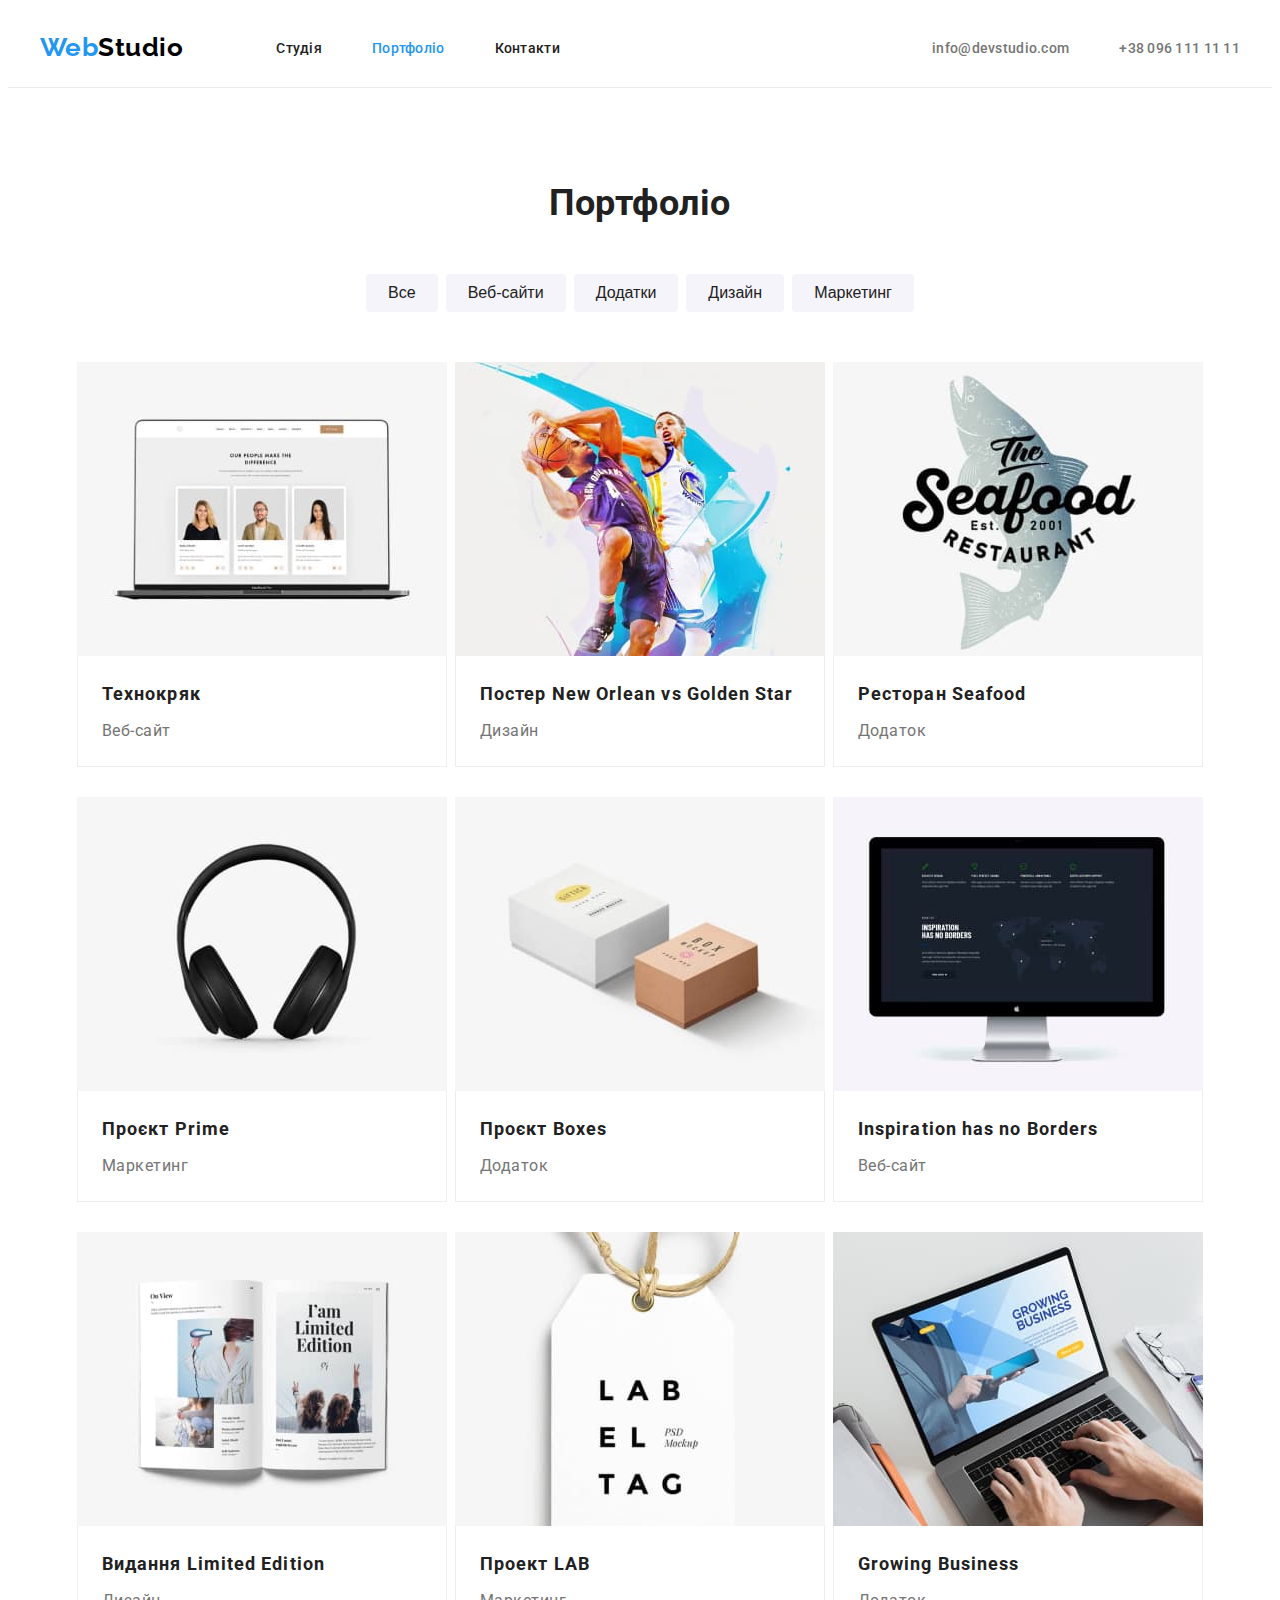
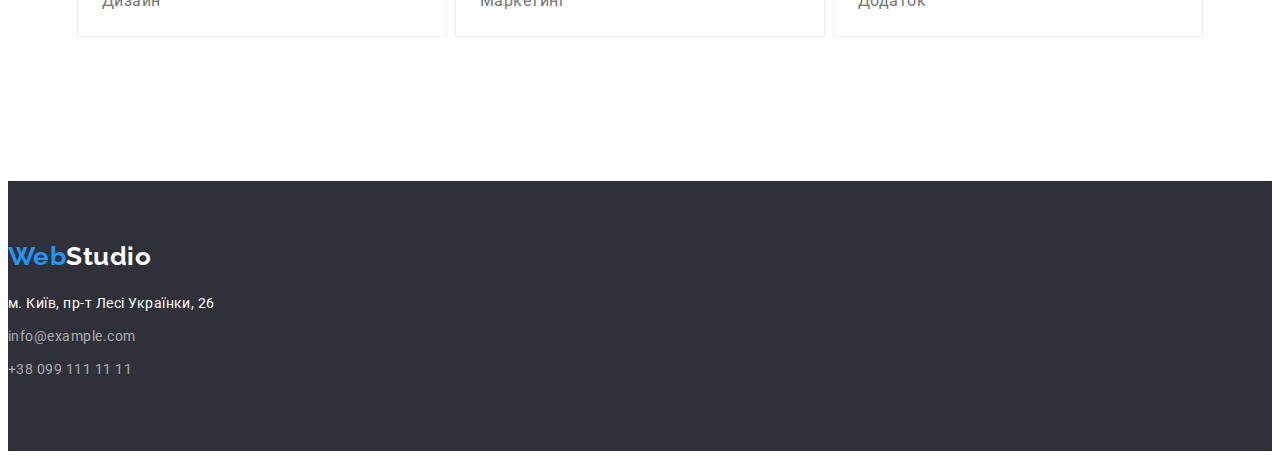
==== portfolio.html @ 1cefd84a "home work" ====
<!DOCTYPE html>
<html lang="uk">

<head>
    <meta charset="UTF-8">
    <meta http-equiv="X-UA-Compatible" content="IE=edge">
    <meta name="viewport" content="width=device-width, initial-scale=1.0">
    <title>WebStudio</title>
    <link rel="preconnect" href="https://fonts.googleapis.com">
    <link rel="preconnect" href="https://fonts.gstatic.com" crossorigin>
    <link
        href="https://fonts.googleapis.com/css2?family=Raleway:wght@700&family=Roboto:wght@400;500;700;900&display=swap"
        rel="stylesheet">
        <link rel="stylesheet" href="https://cdnjs.cloudflare.com/ajax/libs/modern-normalize/1.1.0/modern-normalize.min.css"
            integrity="sha512-wpPYUAdjBVSE4KJnH1VR1HeZfpl1ub8YT/NKx4PuQ5NmX2tKuGu6U/JRp5y+Y8XG2tV+wKQpNHVUX03MfMFn9Q=="
            crossorigin="anonymous" referrerpolicy="no-referrer" />
    <link rel="stylesheet" href="./css/styles.css">
</head>

<body>
    <header class="bonner">
        <div class="container">
            <nav class="bonner-nav">
                <a lang="en" href="./index.html" class="logo-link list"><span class="logo">Web</span>Studio</a>

                <ul class="list gap">
                    <li class="item">
                        <a href="./index.html" class="link">Студія</a>
                    </li>
                    <li class="item">
                        <a href="" class="link current">Портфоліо</a>
                    </li>
                    <li class="item">
                        <a href="" class="link">Контакти</a>
                    </li>
                </ul>
            </nav>

            <ul class="bonner-list list">
                <li class="item">
                    <a class="link" href="mailto:info@devstudio.com">info@devstudio.com</a>
                </li>
                <li class="item">
                    <a class="link" href="tel:+380961111111">+38 096 111 11 11</a>
                </li>
            </ul>
        </div>
    </header>
        <main>
        <section class="blosc">
            <div class="container">
                <h1 class="title">Портфоліо</h1>
                <ul class="list">
                    <li class="item">
                        <button type="button" class="btn">Все</button>
                    </li>
                    <li class="item">
                        <button type="button" class="btn">Веб-сайти</button>
                    </li>
                    <li class="item">
                        <button type="button" class="btn">Додатки</button>
                    </li>
                    <li class="item">
                        <button type="button" class="btn">Дизайн</button>
                    </li>
                    <li class="item">
                        <button type="button" class="btn">Маркетинг</button>
                    </li>
                </ul>
                <div class="portfolio">
                    <ul class="aside-list list">
                        <li class="item">
                            <a href="" class="link">
                                <img src="./images/techno.jpg" alt="Ноутбук з зображенням людей" width="370" height="294">
                                <div class="portfolio-text">
                                    <h2 class="small-title">Технокряк</h2>
                                    <p class="text">Веб-сайт</p>
                                </div>
                            </a>
                        </li>
                        <li class="item">
                            <a href="" class="link">
                                <img src="./images/neworlean.jpg" alt="Баскетболісти" width="370" height="294">
                                <div class="portfolio-text">
                                    <h2 class="small-title">Постер New Orlean vs Golden Star</h2>
                                    <p class="text">Дизайн</p>
                                </div>
                            </a>
                        </li>
                        <li class="item">
                            <a href="" class="link">
                                <img src="./images/seafood.jpg" alt="Риба з текстом" width="370" height="294">
                                <div class="portfolio-text">
                                    <h2 class="small-title">Ресторан Seafood</h2>
                                    <p class="text">Додаток</p>
                                </div>
                            </a>
                        </li>
                        <li class="item">
                            <a href="" class="link">
                                <img src="./images/prime.jpg" alt="Навушники" width="370" height="294">
                                <div class="portfolio-text">
                                    <h2 class="small-title">Проєкт Prime</h2>
                                    <p class="text">Маркетинг</p>
                                </div>
                            </a>
                        </li>
                        <li class="item">
                            <a href="" class="link">
                                <img src="./images/boxes.jpg" alt="Коробки" width="370" height="294">
                                <div class="portfolio-text">
                                    <h2 class="small-title">Проєкт Boxes</h2>
                                    <p class="text">Додаток</p>
                                </div>
                            </a>
                        </li>
                        <li class="item">
                            <a href="" class="link">
                                <img src="./images/inspiration.jpg" alt="Монітор" width="370" height="294">
                                    <div class="portfolio-text">
                                    <h2 class="small-title">Inspiration has no Borders</h2>
                                <p class="text">Веб-сайт</p>
                                </div>
                            </a>
                        </li>
                        <li class="item">
                            <a href="" class="link">
                                <img src="./images/limitededition.jpg" alt="Книга" width="370" height="294">
                                <div class="portfolio-text">
                                    <h2 class="small-title">Видання Limited Edition</h2>
                                    <p class="text">Дизайн</p>
                                </div>
                            </a>
                        </li>
                        <li class="item">
                            <a href="" class="link">
                                <img src="./images/lab.jpg" alt="Бірка" width="370" height="294">
                                <div class="portfolio-text">
                                    <h2 class="small-title">Проект LAB</h2>
                                    <p class="text">Маркетинг</p>
                                </div>
                            </a>
                        </li>
                        <li class="item">
                            <a href="" class="link">
                                <img src="./images/growingbusiness.jpg" alt="Людина працює за ноутбуком" width="370" height="294">
                                    <div class="portfolio-text">
                                    <h2 class="small-title">Growing Business</h2>
                                <p class="text">Додаток</p>
                                </div>
                            </a>
                        </li>
                    </ul>
                </div>
            </div>
        </section>
    </main>
    <footer>
        <div class="fon">
            <a lang="en" href="./index.html" class="logo-link basement"><span class="logo">Web</span>Studio</a>
         <address class="box">
            м. Київ, пр-т Лесі Українки, 26
            <ul class="list">
                <li class="item">
                    <a href="mailto:info@example.com" class="link">info@example.com</a>
                </li>
                <li class="item">
                    <a href="tel:+380991111111" class="link">+38 099 111 11 11</a>
                </li>
            </ul>
            </div>
        </address>
    </footer>
    </body>
    </html>
---- css/styles.css ----
:root {
    --primary-text-color:#757575;
    --title-text-color:#212121;
    --accent-color:#2196f3;
    --white-color:#ffffff;
}

p,
h1,
h2,
h3,
h4,
h5,
h6 {
    margin: 0;
}

ul {
    margin: 0;
    padding: 0;
}

img {
    display: block;
    width: 100%;
}

address {
    font-style: normal;
}

body {
    color: var(--primary-text-color);
    font-family: Roboto, sans-serif;
    letter-spacing: 0.03em;
}

a {
    text-decoration: none;
}

.container {
    width: 1200px;
    padding-left: 15px;
    padding-right: 15px;
    margin-left: auto;
    margin-right: auto;
}

.bonner .container,
.bonner-nav,
.bonner-nav .list {
    display: flex;
    align-items: center;
}

.bonner-address,
.bonner-list {
    display: flex;
    align-items: center;
    margin-left: auto;
    column-gap: 50px;
}

.bonner {
    border-bottom: 1px solid #ECECEC;
    padding-top: 24px;
    padding-bottom: 24px;
}

.logo-link {
    color: #000000;
    font-family: Raleway, cursive;
    font-weight: 700;
    font-size: 26px;
    line-height: 1.19;
    margin-right: 93px;
}

.logo {
    color: var(--accent-color);
    font-family: Raleway, cursive;
    font-weight: 700;
    font-size: 26px;
    line-height: 1.19px;  
}
.bonner-nav .link {
    color: var(--title-text-color);
    font-weight: 500;
    font-size: 14px;
    line-height: 1.14;
    letter-spacing: 0.02em;
}
.bonner .gap {
    column-gap: 50px;
}

.bonner-list .link {
    color: var(--primary-text-color);
    font-weight: 500;
    font-size: 14px;
    line-height: 1.14;
    letter-spacing: 0.02em;
}

.primary {
    background-color: #2F303A;
}

.primary-container {
    padding: 200px 0;
}
.primary .title {
    color: var(--white-color);
    font-weight: 900;
    font-size: 44px;
    line-height: 1.36;
    text-align: center;
    letter-spacing: 0.06em;
    text-transform: uppercase;
    margin: 0 auto 30px;
    max-width: 696px;
}

.primary .btn {
    background-color: var(--accent-color);
    color: var(--white-color);
    font-weight: 700;
    font-size: 16px;
    line-height: 1.88;
    align-items: center;
    text-align: center;
    letter-spacing: 0.06em;
    display: block;
    margin-left: auto;
    margin-right: auto;
    border-radius: 4px;
    padding: 10px 32px;
    border: transparent;
}

.primary .btn:hover,
.primary .btn:focus {
    background-color: #188CE8; 
}

.feature {
    padding-top: 94px;
    padding-bottom: 94px;
}
.feature .container .list{
    display: flex;
}

.feature .title {
    color: var(--title-text-color);
    font-weight: 700;
    font-size: 14px;
    line-height: 1.14;
    text-transform: uppercase;
    margin-bottom: 10px;
}

.feature .text {
    font-size: 14px;
    line-height: 1.71;
}

.team .title,
.blosc .title,
.work .title {
    color: var(--title-text-color);
    font-weight: 700;
    font-size: 36px;
    line-height: 1.17;
    text-align: center;
    margin-bottom: 50px;
}

.work {
    padding-bottom: 94px;
}
.work .item {
    width: calc((100%-60px)/3);
}

.work .container .list {
    display: flex;
    column-gap: 30px;
}

.team {
    background-color: #F5F4FA;
    padding-top: 94px;
    padding-bottom: 94px;
}

.team .item {
    width: calc((100%-90px)/4);
}

.team .container .list {
    display: flex;
    column-gap: 30px;
}
.team .subtitle {
    color: var(--title-text-color);
    font-weight: 500;
    font-size: 16px;
    line-height: 1.18;
    margin-bottom: 10px;
}

.team .text {
    font-size: 16px;
    line-height: 1.18;
}
.container-wrap {
    padding-top: 30px;
    padding-bottom: 30px;
    text-align: center;
    border: 1px solid #EEEEEE;
    border-top: transparent;
    background-color: var(--white-color);
    max-width: 270px
}

.blosc {
    padding-top: 94px;
    padding-bottom: 94px;
}
.blosc .btn {
    background-color:#F5F4FA;
    color: var(--title-text-color);
    font-weight: 500;
    font-size: 16px;
    line-height: 1.62;
    border-radius: 4px;
    border: transparent;
    padding: 6px 22px;
}
.portfolio-text {
    padding: 20px 24px;
    border: 1px solid #EEEEEE;
    border-top: transparent;
    max-width: 370px
}

.aside-list .small-title {
    color: var(--title-text-color);
    font-weight: 700;
    font-size: 18px;
    line-height: 2;
    letter-spacing: 0.06em;
}
.small-title {
    margin-bottom: 4px;
}

.aside-list .text {
    color: var(--primary-text-color);
    font-size: 16px;
    line-height: 1.88;
}

.basement {
    color: var(--white-color);
    font-family: Raleway, sans-serif;
    font-weight: 700;
    font-size: 26px;
    line-height: 1.19;
    display: block;
    margin-bottom: 20px;
}

.blosc .container .list {
    display: flex;
    justify-content: center;
    column-gap: 8px;
    margin-bottom: 50px;

}

.box {
    color: var(--white-color);
    font-weight: 400;
    font-size: 14px;
    line-height: 1.7;
}
.aside-list {
    display: flex;
    flex-wrap: wrap;
    gap: 30px;
}
    
.fon {
    background-color:#2F303A ;
    padding-top: 60px;
    padding-bottom: 60px;
}

.box .link {
    color:rgba(255, 255, 255, 0.6);
    font-weight: 400;
    font-size: 14px;
    line-height: 1.7;
    display: block;
    margin-top: 9px;
    margin-bottom: 9px;
}

.btn:hover,
.btn:focus {
    background-color: var(--accent-color);
    color:var(--white-color);
    cursor: pointer;
}
.link:hover,
.link:focus {
    color: var(--accent-color);
}


.list {
    list-style: none;
}

.link.current {
    color: var(--accent-color);
}
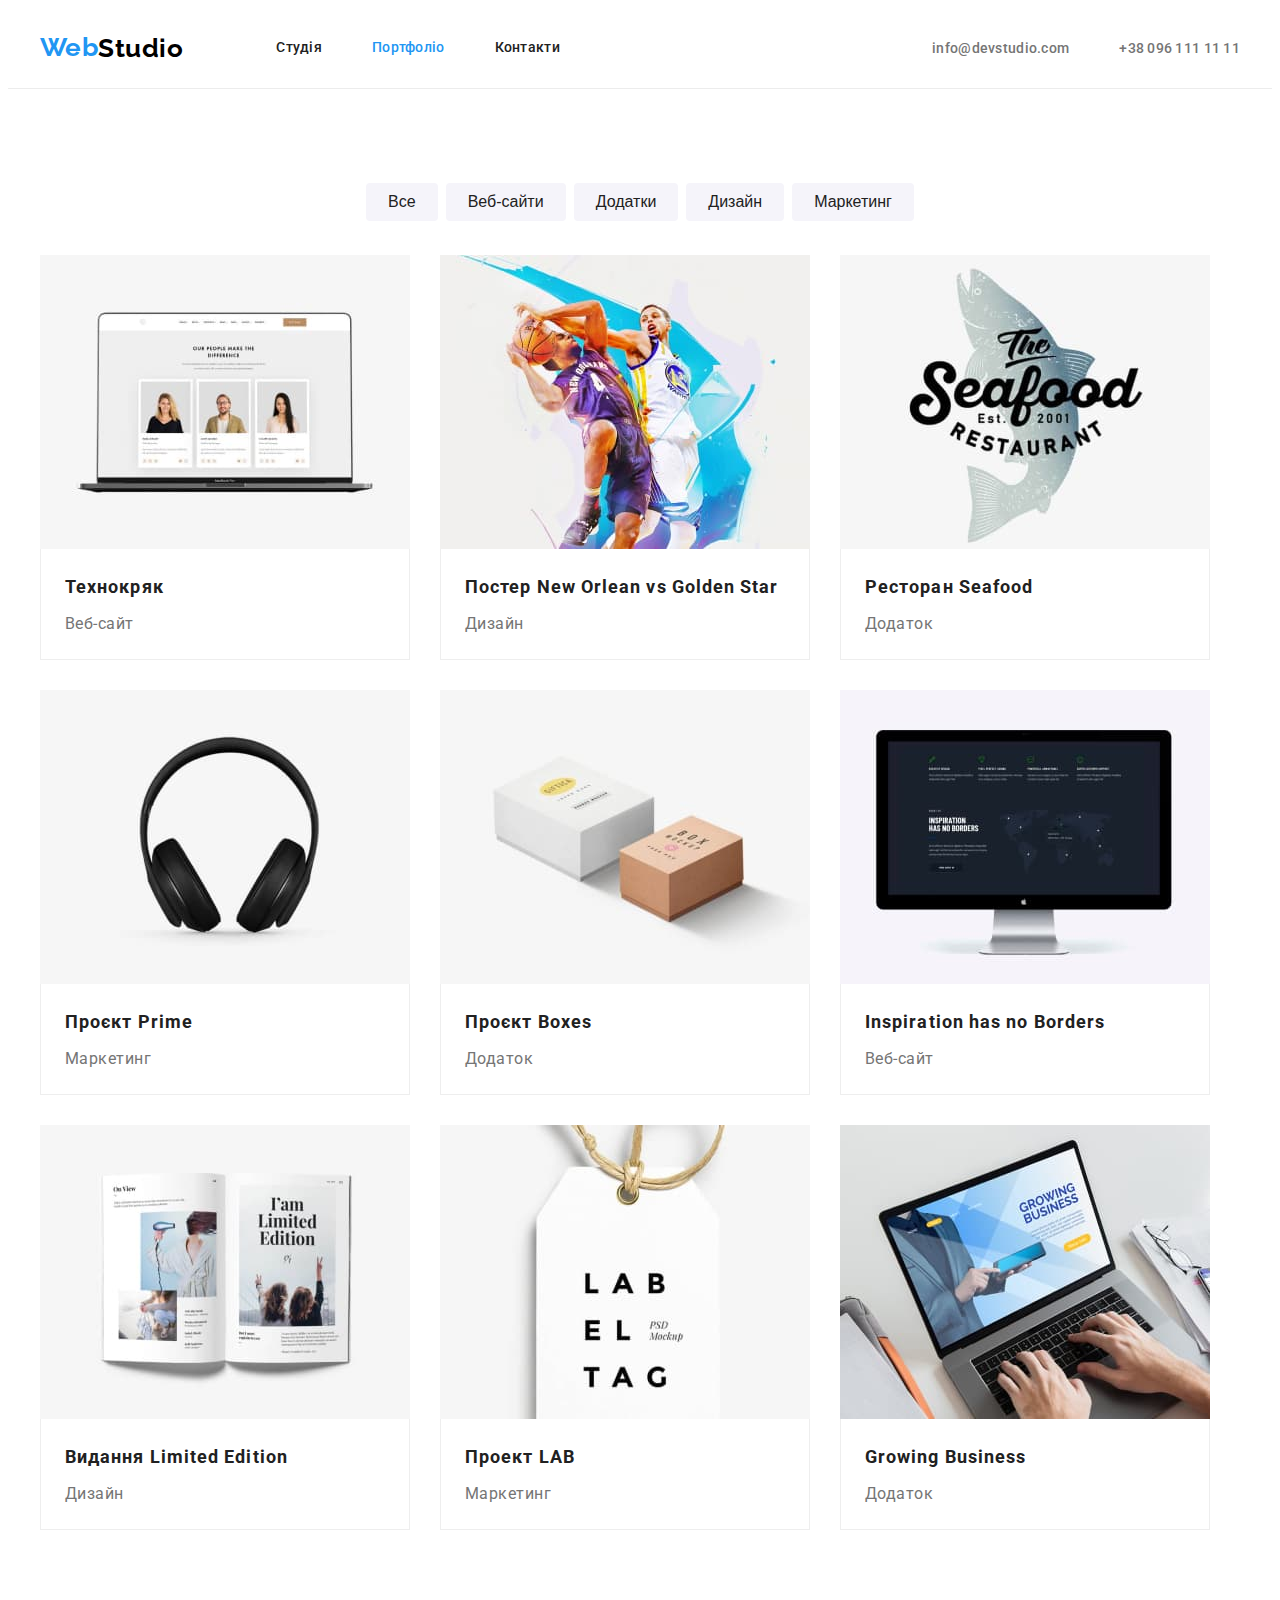
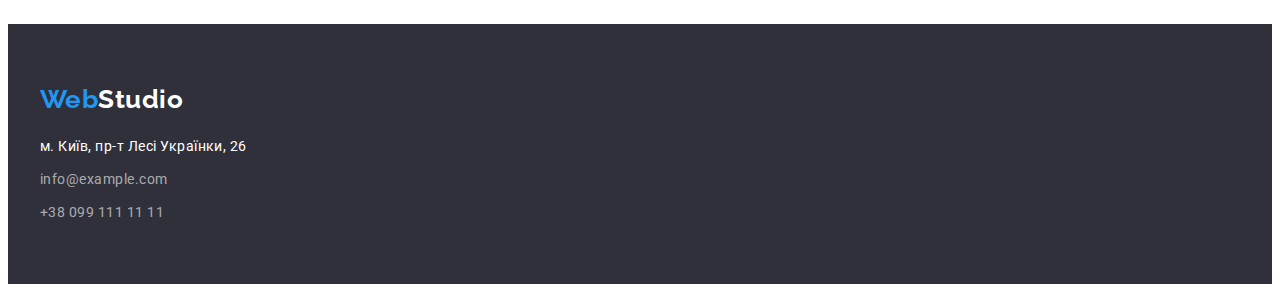
==== commit 5d6de54b: "revision" ====
--- a/portfolio.html
+++ b/portfolio.html
@@ -11,9 +11,9 @@
     <link
         href="https://fonts.googleapis.com/css2?family=Raleway:wght@700&family=Roboto:wght@400;500;700;900&display=swap"
         rel="stylesheet">
-        <link rel="stylesheet" href="https://cdnjs.cloudflare.com/ajax/libs/modern-normalize/1.1.0/modern-normalize.min.css"
-            integrity="sha512-wpPYUAdjBVSE4KJnH1VR1HeZfpl1ub8YT/NKx4PuQ5NmX2tKuGu6U/JRp5y+Y8XG2tV+wKQpNHVUX03MfMFn9Q=="
-            crossorigin="anonymous" referrerpolicy="no-referrer" />
+    <link rel="stylesheet" href="https://cdnjs.cloudflare.com/ajax/libs/modern-normalize/1.1.0/modern-normalize.min.css"
+        integrity="sha512-wpPYUAdjBVSE4KJnH1VR1HeZfpl1ub8YT/NKx4PuQ5NmX2tKuGu6U/JRp5y+Y8XG2tV+wKQpNHVUX03MfMFn9Q=="
+        crossorigin="anonymous" referrerpolicy="no-referrer" />
     <link rel="stylesheet" href="./css/styles.css">
 </head>
 
@@ -46,11 +46,11 @@
             </ul>
         </div>
     </header>
-        <main>
+    <main>
         <section class="blosc">
             <div class="container">
-                <h1 class="title">Портфоліо</h1>
-                <ul class="list">
+                <h1 class="title visually-hidden">Портфоліо</h1>
+                <ul class="list blosc-list">
                     <li class="item">
                         <button type="button" class="btn">Все</button>
                     </li>
@@ -67,109 +67,110 @@
                         <button type="button" class="btn">Маркетинг</button>
                     </li>
                 </ul>
-                <div class="portfolio">
-                    <ul class="aside-list list">
-                        <li class="item">
-                            <a href="" class="link">
-                                <img src="./images/techno.jpg" alt="Ноутбук з зображенням людей" width="370" height="294">
-                                <div class="portfolio-text">
-                                    <h2 class="small-title">Технокряк</h2>
-                                    <p class="text">Веб-сайт</p>
-                                </div>
-                            </a>
-                        </li>
-                        <li class="item">
-                            <a href="" class="link">
-                                <img src="./images/neworlean.jpg" alt="Баскетболісти" width="370" height="294">
-                                <div class="portfolio-text">
-                                    <h2 class="small-title">Постер New Orlean vs Golden Star</h2>
-                                    <p class="text">Дизайн</p>
-                                </div>
-                            </a>
-                        </li>
-                        <li class="item">
-                            <a href="" class="link">
-                                <img src="./images/seafood.jpg" alt="Риба з текстом" width="370" height="294">
-                                <div class="portfolio-text">
-                                    <h2 class="small-title">Ресторан Seafood</h2>
-                                    <p class="text">Додаток</p>
-                                </div>
-                            </a>
-                        </li>
-                        <li class="item">
-                            <a href="" class="link">
-                                <img src="./images/prime.jpg" alt="Навушники" width="370" height="294">
-                                <div class="portfolio-text">
-                                    <h2 class="small-title">Проєкт Prime</h2>
-                                    <p class="text">Маркетинг</p>
-                                </div>
-                            </a>
-                        </li>
-                        <li class="item">
-                            <a href="" class="link">
-                                <img src="./images/boxes.jpg" alt="Коробки" width="370" height="294">
-                                <div class="portfolio-text">
-                                    <h2 class="small-title">Проєкт Boxes</h2>
-                                    <p class="text">Додаток</p>
-                                </div>
-                            </a>
-                        </li>
-                        <li class="item">
-                            <a href="" class="link">
-                                <img src="./images/inspiration.jpg" alt="Монітор" width="370" height="294">
-                                    <div class="portfolio-text">
-                                    <h2 class="small-title">Inspiration has no Borders</h2>
+                <ul class="aside-list list">
+                    <li class="item">
+                        <a href="" class="link">
+                            <img src="./images/techno.jpg" alt="Ноутбук з зображенням людей" width="370" height="294">
+                            <div class="blosc-text">
+                                <h2 class="small-title">Технокряк</h2>
                                 <p class="text">Веб-сайт</p>
-                                </div>
-                            </a>
-                        </li>
-                        <li class="item">
-                            <a href="" class="link">
-                                <img src="./images/limitededition.jpg" alt="Книга" width="370" height="294">
-                                <div class="portfolio-text">
-                                    <h2 class="small-title">Видання Limited Edition</h2>
-                                    <p class="text">Дизайн</p>
-                                </div>
-                            </a>
-                        </li>
-                        <li class="item">
-                            <a href="" class="link">
-                                <img src="./images/lab.jpg" alt="Бірка" width="370" height="294">
-                                <div class="portfolio-text">
-                                    <h2 class="small-title">Проект LAB</h2>
-                                    <p class="text">Маркетинг</p>
-                                </div>
-                            </a>
-                        </li>
-                        <li class="item">
-                            <a href="" class="link">
-                                <img src="./images/growingbusiness.jpg" alt="Людина працює за ноутбуком" width="370" height="294">
-                                    <div class="portfolio-text">
-                                    <h2 class="small-title">Growing Business</h2>
+                            </div>
+                        </a>
+                    </li>
+                    <li class="item">
+                        <a href="" class="link">
+                            <img src="./images/neworlean.jpg" alt="Баскетболісти" width="370" height="294">
+                            <div class="blosc-text">
+                                <h2 class="small-title">Постер New Orlean vs Golden Star</h2>
+                                <p class="text">Дизайн</p>
+                            </div>
+                        </a>
+                    </li>
+                    <li class="item">
+                        <a href="" class="link">
+                            <img src="./images/seafood.jpg" alt="Риба з текстом" width="370" height="294">
+                            <div class="blosc-text">
+                                <h2 class="small-title">Ресторан Seafood</h2>
                                 <p class="text">Додаток</p>
-                                </div>
-                            </a>
-                        </li>
-                    </ul>
-                </div>
+                            </div>
+                        </a>
+                    </li>
+                    <li class="item">
+                        <a href="" class="link">
+                            <img src="./images/prime.jpg" alt="Навушники" width="370" height="294">
+                            <div class="blosc-text">
+                                <h2 class="small-title">Проєкт Prime</h2>
+                                <p class="text">Маркетинг</p>
+                            </div>
+                        </a>
+                    </li>
+                    <li class="item">
+                        <a href="" class="link">
+                            <img src="./images/boxes.jpg" alt="Коробки" width="370" height="294">
+                            <div class="blosc-text">
+                                <h2 class="small-title">Проєкт Boxes</h2>
+                                <p class="text">Додаток</p>
+                            </div>
+                        </a>
+                    </li>
+                    <li class="item">
+                        <a href="" class="link">
+                            <img src="./images/inspiration.jpg" alt="Монітор" width="370" height="294">
+                            <div class="blosc-text">
+                                <h2 class="small-title">Inspiration has no Borders</h2>
+                                <p class="text">Веб-сайт</p>
+                            </div>
+                        </a>
+                    </li>
+                    <li class="item">
+                        <a href="" class="link">
+                            <img src="./images/limitededition.jpg" alt="Книга" width="370" height="294">
+                            <div class="blosc-text">
+                                <h2 class="small-title">Видання Limited Edition</h2>
+                                <p class="text">Дизайн</p>
+                            </div>
+                        </a>
+                    </li>
+                    <li class="item">
+                        <a href="" class="link">
+                            <img src="./images/lab.jpg" alt="Бірка" width="370" height="294">
+                            <div class="blosc-text">
+                                <h2 class="small-title">Проект LAB</h2>
+                                <p class="text">Маркетинг</p>
+                            </div>
+                        </a>
+                    </li>
+                    <li class="item">
+                        <a href="" class="link">
+                            <img src="./images/growingbusiness.jpg" alt="Людина працює за ноутбуком" width="370"
+                                height="294">
+                            <div class="blosc-text">
+                                <h2 class="small-title">Growing Business</h2>
+                                <p class="text">Додаток</p>
+                            </div>
+                        </a>
+                    </li>
+                </ul>
             </div>
         </section>
     </main>
     <footer>
-        <div class="fon">
-            <a lang="en" href="./index.html" class="logo-link basement"><span class="logo">Web</span>Studio</a>
-         <address class="box">
-            м. Київ, пр-т Лесі Українки, 26
-            <ul class="list">
-                <li class="item">
-                    <a href="mailto:info@example.com" class="link">info@example.com</a>
-                </li>
-                <li class="item">
-                    <a href="tel:+380991111111" class="link">+38 099 111 11 11</a>
-                </li>
-            </ul>
+        <div class="fon list">
+            <div class="container">
+                <a lang="en" href="./index.html" class="logo-link basement"><span class="logo">Web</span>Studio</a>
+                <address class="box">
+                    <p class="fon-text">м. Київ, пр-т Лесі Українки, 26</p>
+                    <ul class="list">
+                        <li class="item">
+                            <a href="mailto:info@example.com" class="link">info@example.com</a>
+                        </li>
+                        <li class="item item-box">
+                            <a href="tel:+380991111111" class="link">+38 099 111 11 11</a>
+                        </li>
+                    </ul>
             </div>
+        </div>
         </address>
     </footer>
-    </body>
-    </html>+</body>
+</html>--- a/css/styles.css
+++ b/css/styles.css
@@ -1,8 +1,8 @@
 :root {
-    --primary-text-color:#757575;
-    --title-text-color:#212121;
-    --accent-color:#2196f3;
-    --white-color:#ffffff;
+    --primary-text-color: #757575;
+    --title-text-color: #212121;
+    --accent-color: #2196f3;
+    --white-color: #ffffff;
 }
 
 p,
@@ -54,7 +54,6 @@
     align-items: center;
 }
 
-.bonner-address,
 .bonner-list {
     display: flex;
     align-items: center;
@@ -64,8 +63,6 @@
 
 .bonner {
     border-bottom: 1px solid #ECECEC;
-    padding-top: 24px;
-    padding-bottom: 24px;
 }
 
 .logo-link {
@@ -82,8 +79,9 @@
     font-family: Raleway, cursive;
     font-weight: 700;
     font-size: 26px;
-    line-height: 1.19px;  
-}
+    line-height: 1.19px;
+}
+
 .bonner-nav .link {
     color: var(--title-text-color);
     font-weight: 500;
@@ -91,8 +89,15 @@
     line-height: 1.14;
     letter-spacing: 0.02em;
 }
+
 .bonner .gap {
     column-gap: 50px;
+}
+
+.gap .item .link {
+    display: block;
+    padding-top: 32px;
+    padding-bottom: 32px;
 }
 
 .bonner-list .link {
@@ -105,11 +110,9 @@
 
 .primary {
     background-color: #2F303A;
-}
-
-.primary-container {
     padding: 200px 0;
 }
+
 .primary .title {
     color: var(--white-color);
     font-weight: 900;
@@ -141,15 +144,17 @@
 
 .primary .btn:hover,
 .primary .btn:focus {
-    background-color: #188CE8; 
+    background-color: #188CE8;
 }
 
 .feature {
     padding-top: 94px;
     padding-bottom: 94px;
 }
-.feature .container .list{
-    display: flex;
+
+.feature .container .list {
+    display: flex;
+    gap: 30px;
 }
 
 .feature .title {
@@ -180,6 +185,7 @@
 .work {
     padding-bottom: 94px;
 }
+
 .work .item {
     width: calc((100%-60px)/3);
 }
@@ -203,6 +209,7 @@
     display: flex;
     column-gap: 30px;
 }
+
 .team .subtitle {
     color: var(--title-text-color);
     font-weight: 500;
@@ -215,22 +222,21 @@
     font-size: 16px;
     line-height: 1.18;
 }
+
 .container-wrap {
     padding-top: 30px;
     padding-bottom: 30px;
     text-align: center;
-    border: 1px solid #EEEEEE;
-    border-top: transparent;
     background-color: var(--white-color);
-    max-width: 270px
 }
 
 .blosc {
     padding-top: 94px;
     padding-bottom: 94px;
 }
+
 .blosc .btn {
-    background-color:#F5F4FA;
+    background-color: #F5F4FA;
     color: var(--title-text-color);
     font-weight: 500;
     font-size: 16px;
@@ -239,11 +245,11 @@
     border: transparent;
     padding: 6px 22px;
 }
-.portfolio-text {
+
+.blosc-text {
     padding: 20px 24px;
     border: 1px solid #EEEEEE;
     border-top: transparent;
-    max-width: 370px
 }
 
 .aside-list .small-title {
@@ -253,6 +259,7 @@
     line-height: 2;
     letter-spacing: 0.06em;
 }
+
 .small-title {
     margin-bottom: 4px;
 }
@@ -273,11 +280,11 @@
     margin-bottom: 20px;
 }
 
-.blosc .container .list {
+.blosc-list {
     display: flex;
     justify-content: center;
     column-gap: 8px;
-    margin-bottom: 50px;
+    margin-bottom: 34px;
 
 }
 
@@ -287,34 +294,48 @@
     font-size: 14px;
     line-height: 1.7;
 }
+
 .aside-list {
     display: flex;
     flex-wrap: wrap;
     gap: 30px;
 }
-    
+
 .fon {
-    background-color:#2F303A ;
+    background-color: #2F303A;
     padding-top: 60px;
     padding-bottom: 60px;
 }
 
+.fon-text {
+    font-size: 14px;
+    line-height: 1.7;
+    color: var(--white-color);
+}
+
 .box .link {
-    color:rgba(255, 255, 255, 0.6);
+    color: rgba(255, 255, 255, 0.6);
     font-weight: 400;
     font-size: 14px;
     line-height: 1.7;
     display: block;
+}
+
+.box .list {
     margin-top: 9px;
-    margin-bottom: 9px;
+}
+
+.item-box {
+    margin-top: 9px;
 }
 
 .btn:hover,
 .btn:focus {
     background-color: var(--accent-color);
-    color:var(--white-color);
+    color: var(--white-color);
     cursor: pointer;
 }
+
 .link:hover,
 .link:focus {
     color: var(--accent-color);
@@ -328,3 +349,16 @@
 .link.current {
     color: var(--accent-color);
 }
+
+.visually-hidden {
+    position: absolute;
+    white-space: nowrap;
+    width: 1px;
+    height: 1px;
+    overflow: hidden;
+    border: 0;
+    padding: 0;
+    clip: rect(0 0 0 0);
+    clip-path: inset(50%);
+    margin: -1px;
+}
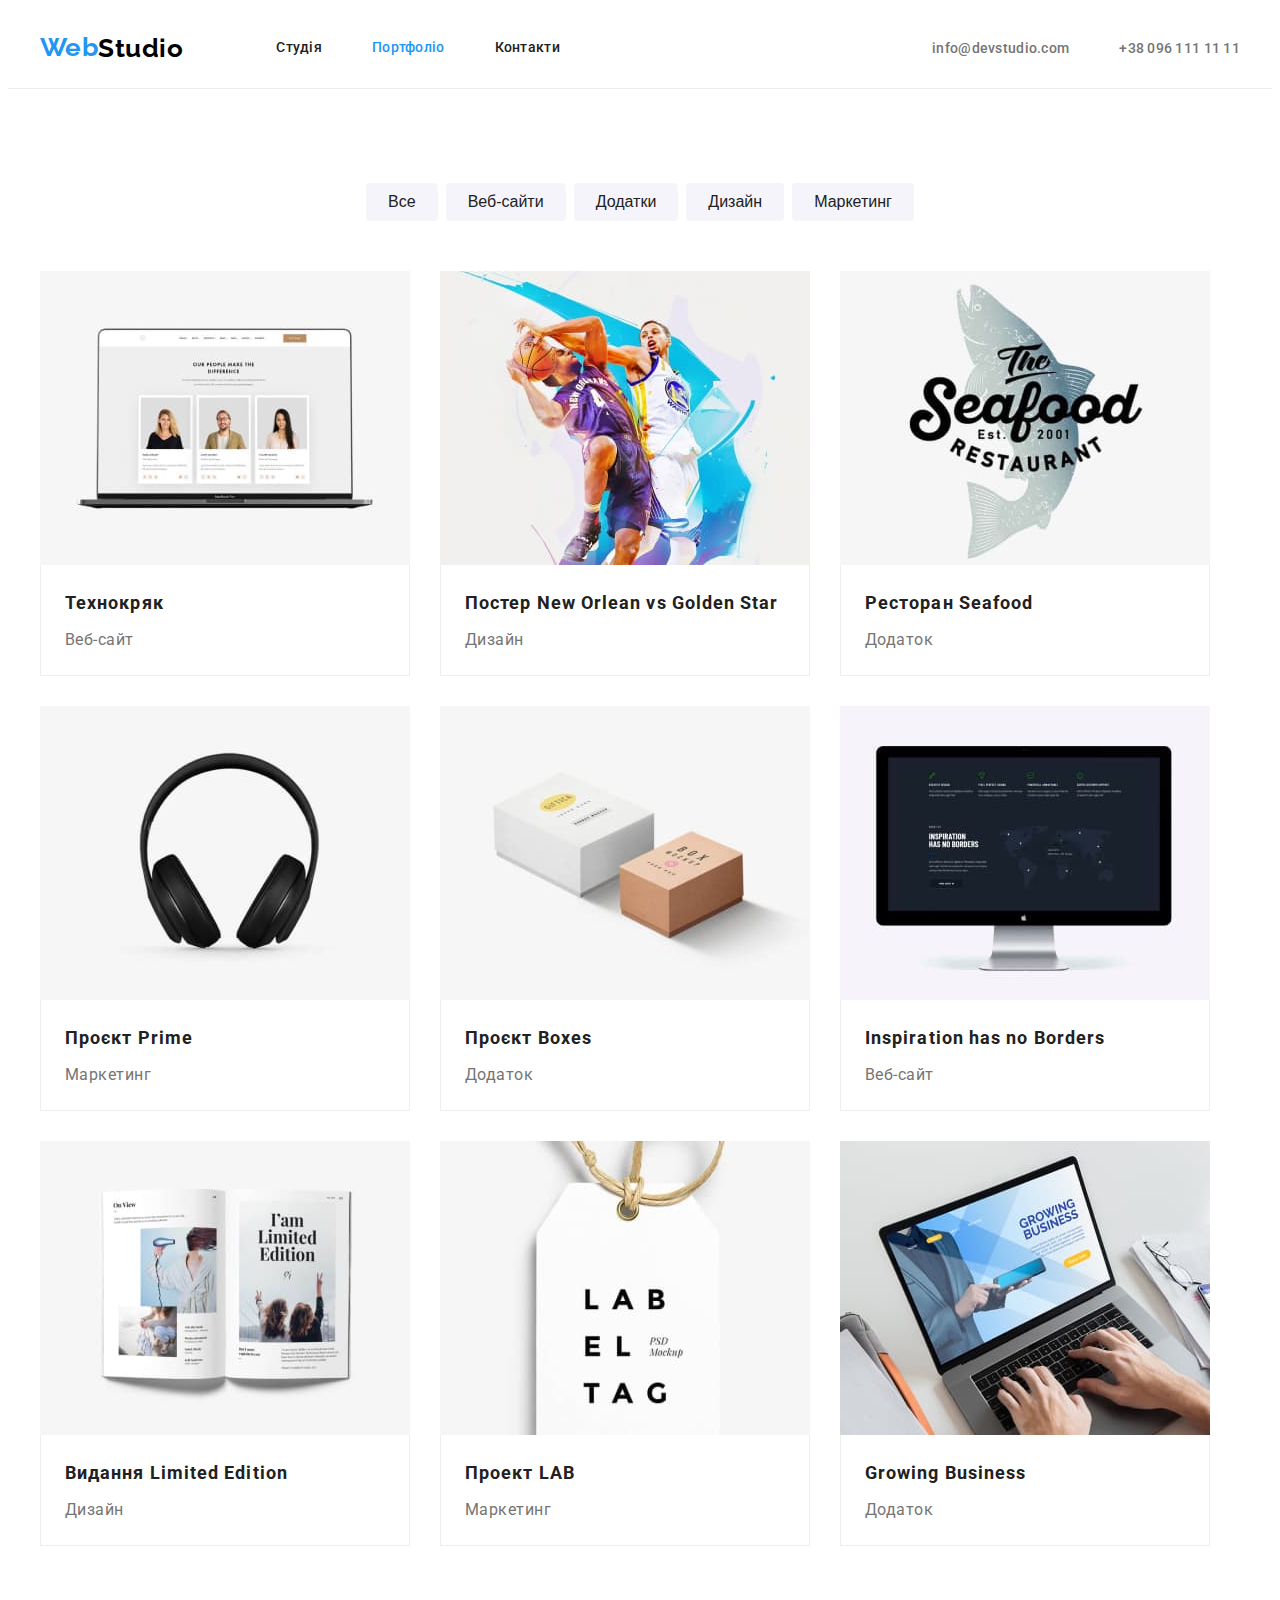
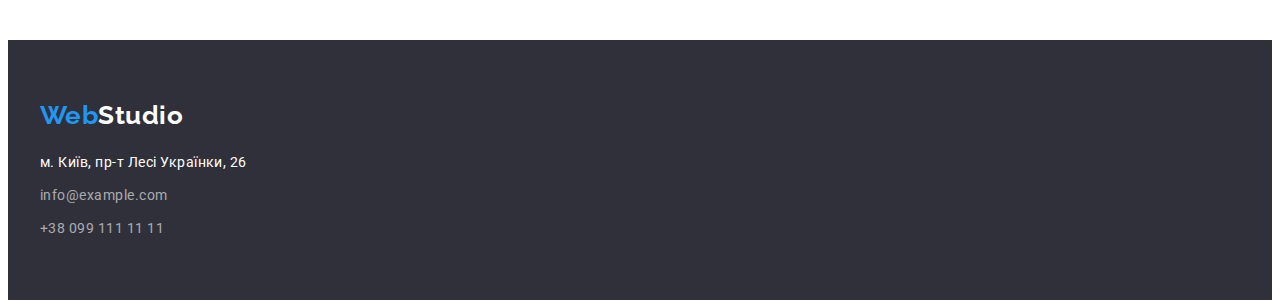
==== commit 9ae87a6e: "revision" ====
--- a/portfolio.html
+++ b/portfolio.html
@@ -11,9 +11,9 @@
     <link
         href="https://fonts.googleapis.com/css2?family=Raleway:wght@700&family=Roboto:wght@400;500;700;900&display=swap"
         rel="stylesheet">
-    <link rel="stylesheet" href="https://cdnjs.cloudflare.com/ajax/libs/modern-normalize/1.1.0/modern-normalize.min.css"
-        integrity="sha512-wpPYUAdjBVSE4KJnH1VR1HeZfpl1ub8YT/NKx4PuQ5NmX2tKuGu6U/JRp5y+Y8XG2tV+wKQpNHVUX03MfMFn9Q=="
-        crossorigin="anonymous" referrerpolicy="no-referrer" />
+        <link rel="stylesheet" href="https://cdnjs.cloudflare.com/ajax/libs/modern-normalize/1.1.0/modern-normalize.min.css"
+            integrity="sha512-wpPYUAdjBVSE4KJnH1VR1HeZfpl1ub8YT/NKx4PuQ5NmX2tKuGu6U/JRp5y+Y8XG2tV+wKQpNHVUX03MfMFn9Q=="
+            crossorigin="anonymous" referrerpolicy="no-referrer" />
     <link rel="stylesheet" href="./css/styles.css">
 </head>
 
@@ -46,7 +46,7 @@
             </ul>
         </div>
     </header>
-    <main>
+        <main>
         <section class="blosc">
             <div class="container">
                 <h1 class="title visually-hidden">Портфоліо</h1>
@@ -67,110 +67,108 @@
                         <button type="button" class="btn">Маркетинг</button>
                     </li>
                 </ul>
-                <ul class="aside-list list">
-                    <li class="item">
-                        <a href="" class="link">
-                            <img src="./images/techno.jpg" alt="Ноутбук з зображенням людей" width="370" height="294">
-                            <div class="blosc-text">
-                                <h2 class="small-title">Технокряк</h2>
+                    <ul class="aside-list list">
+                        <li class="item">
+                            <a href="" class="link">
+                                <img src="./images/techno.jpg" alt="Ноутбук з зображенням людей" width="370" height="294">
+                                <div class="blosc-text">
+                                    <h2 class="small-title">Технокряк</h2>
+                                    <p class="text">Веб-сайт</p>
+                                </div>
+                            </a>
+                        </li>
+                        <li class="item">
+                            <a href="" class="link">
+                                <img src="./images/neworlean.jpg" alt="Баскетболісти" width="370" height="294">
+                                <div class="blosc-text">
+                                    <h2 class="small-title">Постер New Orlean vs Golden Star</h2>
+                                    <p class="text">Дизайн</p>
+                                </div>
+                            </a>
+                        </li>
+                        <li class="item">
+                            <a href="" class="link">
+                                <img src="./images/seafood.jpg" alt="Риба з текстом" width="370" height="294">
+                                <div class="blosc-text">
+                                    <h2 class="small-title">Ресторан Seafood</h2>
+                                    <p class="text">Додаток</p>
+                                </div>
+                            </a>
+                        </li>
+                        <li class="item">
+                            <a href="" class="link">
+                                <img src="./images/prime.jpg" alt="Навушники" width="370" height="294">
+                                <div class="blosc-text">
+                                    <h2 class="small-title">Проєкт Prime</h2>
+                                    <p class="text">Маркетинг</p>
+                                </div>
+                            </a>
+                        </li>
+                        <li class="item">
+                            <a href="" class="link">
+                                <img src="./images/boxes.jpg" alt="Коробки" width="370" height="294">
+                                <div class="blosc-text">
+                                    <h2 class="small-title">Проєкт Boxes</h2>
+                                    <p class="text">Додаток</p>
+                                </div>
+                            </a>
+                        </li>
+                        <li class="item">
+                            <a href="" class="link">
+                                <img src="./images/inspiration.jpg" alt="Монітор" width="370" height="294">
+                                    <div class="blosc-text">
+                                    <h2 class="small-title">Inspiration has no Borders</h2>
                                 <p class="text">Веб-сайт</p>
-                            </div>
-                        </a>
-                    </li>
-                    <li class="item">
-                        <a href="" class="link">
-                            <img src="./images/neworlean.jpg" alt="Баскетболісти" width="370" height="294">
-                            <div class="blosc-text">
-                                <h2 class="small-title">Постер New Orlean vs Golden Star</h2>
-                                <p class="text">Дизайн</p>
-                            </div>
-                        </a>
-                    </li>
-                    <li class="item">
-                        <a href="" class="link">
-                            <img src="./images/seafood.jpg" alt="Риба з текстом" width="370" height="294">
-                            <div class="blosc-text">
-                                <h2 class="small-title">Ресторан Seafood</h2>
+                                </div>
+                            </a>
+                        </li>
+                        <li class="item">
+                            <a href="" class="link">
+                                <img src="./images/limitededition.jpg" alt="Книга" width="370" height="294">
+                                <div class="blosc-text">
+                                    <h2 class="small-title">Видання Limited Edition</h2>
+                                    <p class="text">Дизайн</p>
+                                </div>
+                            </a>
+                        </li>
+                        <li class="item">
+                            <a href="" class="link">
+                                <img src="./images/lab.jpg" alt="Бірка" width="370" height="294">
+                                <div class="blosc-text">
+                                    <h2 class="small-title">Проект LAB</h2>
+                                    <p class="text">Маркетинг</p>
+                                </div>
+                            </a>
+                        </li>
+                        <li class="item">
+                            <a href="" class="link">
+                                <img src="./images/growingbusiness.jpg" alt="Людина працює за ноутбуком" width="370" height="294">
+                                    <div class="blosc-text">
+                                    <h2 class="small-title">Growing Business</h2>
                                 <p class="text">Додаток</p>
-                            </div>
-                        </a>
-                    </li>
-                    <li class="item">
-                        <a href="" class="link">
-                            <img src="./images/prime.jpg" alt="Навушники" width="370" height="294">
-                            <div class="blosc-text">
-                                <h2 class="small-title">Проєкт Prime</h2>
-                                <p class="text">Маркетинг</p>
-                            </div>
-                        </a>
-                    </li>
-                    <li class="item">
-                        <a href="" class="link">
-                            <img src="./images/boxes.jpg" alt="Коробки" width="370" height="294">
-                            <div class="blosc-text">
-                                <h2 class="small-title">Проєкт Boxes</h2>
-                                <p class="text">Додаток</p>
-                            </div>
-                        </a>
-                    </li>
-                    <li class="item">
-                        <a href="" class="link">
-                            <img src="./images/inspiration.jpg" alt="Монітор" width="370" height="294">
-                            <div class="blosc-text">
-                                <h2 class="small-title">Inspiration has no Borders</h2>
-                                <p class="text">Веб-сайт</p>
-                            </div>
-                        </a>
-                    </li>
-                    <li class="item">
-                        <a href="" class="link">
-                            <img src="./images/limitededition.jpg" alt="Книга" width="370" height="294">
-                            <div class="blosc-text">
-                                <h2 class="small-title">Видання Limited Edition</h2>
-                                <p class="text">Дизайн</p>
-                            </div>
-                        </a>
-                    </li>
-                    <li class="item">
-                        <a href="" class="link">
-                            <img src="./images/lab.jpg" alt="Бірка" width="370" height="294">
-                            <div class="blosc-text">
-                                <h2 class="small-title">Проект LAB</h2>
-                                <p class="text">Маркетинг</p>
-                            </div>
-                        </a>
-                    </li>
-                    <li class="item">
-                        <a href="" class="link">
-                            <img src="./images/growingbusiness.jpg" alt="Людина працює за ноутбуком" width="370"
-                                height="294">
-                            <div class="blosc-text">
-                                <h2 class="small-title">Growing Business</h2>
-                                <p class="text">Додаток</p>
-                            </div>
-                        </a>
-                    </li>
-                </ul>
+                                </div>
+                            </a>
+                        </li>
+                    </ul>
             </div>
         </section>
     </main>
-    <footer>
-        <div class="fon list">
-            <div class="container">
-                <a lang="en" href="./index.html" class="logo-link basement"><span class="logo">Web</span>Studio</a>
-                <address class="box">
-                    <p class="fon-text">м. Київ, пр-т Лесі Українки, 26</p>
-                    <ul class="list">
-                        <li class="item">
-                            <a href="mailto:info@example.com" class="link">info@example.com</a>
-                        </li>
-                        <li class="item item-box">
-                            <a href="tel:+380991111111" class="link">+38 099 111 11 11</a>
-                        </li>
-                    </ul>
-            </div>
-        </div>
-        </address>
-    </footer>
+<footer class="fon">
+    <div class="container list">
+        <a lang="en" href="./index.html" class="logo-link basement"><span class="logo">Web</span>Studio</a>
+        <address class="box">
+            <p class="fon-text">м. Київ, пр-т Лесі Українки, 26</p>
+            <ul class="list">
+                <li class="item">
+                    <a href="mailto:info@example.com" class="link">info@example.com</a>
+                </li>
+                <li class="item item-box">
+                    <a href="tel:+380991111111" class="link">+38 099 111 11 11</a>
+                </li>
+            </ul>
+    </div>
+    </address>
+</footer>
 </body>
+
 </html>--- a/css/styles.css
+++ b/css/styles.css
@@ -1,8 +1,8 @@
 :root {
-    --primary-text-color: #757575;
-    --title-text-color: #212121;
-    --accent-color: #2196f3;
-    --white-color: #ffffff;
+    --primary-text-color:#757575;
+    --title-text-color:#212121;
+    --accent-color:#2196f3;
+    --white-color:#ffffff;
 }
 
 p,
@@ -79,9 +79,8 @@
     font-family: Raleway, cursive;
     font-weight: 700;
     font-size: 26px;
-    line-height: 1.19px;
-}
-
+    line-height: 1.19px;  
+}
 .bonner-nav .link {
     color: var(--title-text-color);
     font-weight: 500;
@@ -89,7 +88,6 @@
     line-height: 1.14;
     letter-spacing: 0.02em;
 }
-
 .bonner .gap {
     column-gap: 50px;
 }
@@ -144,17 +142,23 @@
 
 .primary .btn:hover,
 .primary .btn:focus {
-    background-color: #188CE8;
+    background-color: #188CE8; 
 }
 
 .feature {
     padding-top: 94px;
     padding-bottom: 94px;
-}
-
-.feature .container .list {
+    
+}
+.feature .container .list{
     display: flex;
     gap: 30px;
+
+}
+
+.feature .container  .item {
+width: 270px;
+    
 }
 
 .feature .title {
@@ -185,7 +189,6 @@
 .work {
     padding-bottom: 94px;
 }
-
 .work .item {
     width: calc((100%-60px)/3);
 }
@@ -209,7 +212,6 @@
     display: flex;
     column-gap: 30px;
 }
-
 .team .subtitle {
     color: var(--title-text-color);
     font-weight: 500;
@@ -222,7 +224,6 @@
     font-size: 16px;
     line-height: 1.18;
 }
-
 .container-wrap {
     padding-top: 30px;
     padding-bottom: 30px;
@@ -234,9 +235,8 @@
     padding-top: 94px;
     padding-bottom: 94px;
 }
-
 .blosc .btn {
-    background-color: #F5F4FA;
+    background-color:#F5F4FA;
     color: var(--title-text-color);
     font-weight: 500;
     font-size: 16px;
@@ -245,7 +245,6 @@
     border: transparent;
     padding: 6px 22px;
 }
-
 .blosc-text {
     padding: 20px 24px;
     border: 1px solid #EEEEEE;
@@ -259,7 +258,6 @@
     line-height: 2;
     letter-spacing: 0.06em;
 }
-
 .small-title {
     margin-bottom: 4px;
 }
@@ -284,7 +282,7 @@
     display: flex;
     justify-content: center;
     column-gap: 8px;
-    margin-bottom: 34px;
+    margin-bottom: 50px;
 
 }
 
@@ -294,15 +292,14 @@
     font-size: 14px;
     line-height: 1.7;
 }
-
 .aside-list {
     display: flex;
     flex-wrap: wrap;
     gap: 30px;
 }
-
+    
 .fon {
-    background-color: #2F303A;
+    background-color:#2F303A ;
     padding-top: 60px;
     padding-bottom: 60px;
 }
@@ -314,28 +311,24 @@
 }
 
 .box .link {
-    color: rgba(255, 255, 255, 0.6);
+    color:rgba(255, 255, 255, 0.6);
     font-weight: 400;
     font-size: 14px;
     line-height: 1.7;
     display: block;
 }
-
 .box .list {
     margin-top: 9px;
 }
-
 .item-box {
     margin-top: 9px;
 }
-
 .btn:hover,
 .btn:focus {
     background-color: var(--accent-color);
-    color: var(--white-color);
+    color:var(--white-color);
     cursor: pointer;
 }
-
 .link:hover,
 .link:focus {
     color: var(--accent-color);
@@ -361,4 +354,4 @@
     clip: rect(0 0 0 0);
     clip-path: inset(50%);
     margin: -1px;
-}
+}